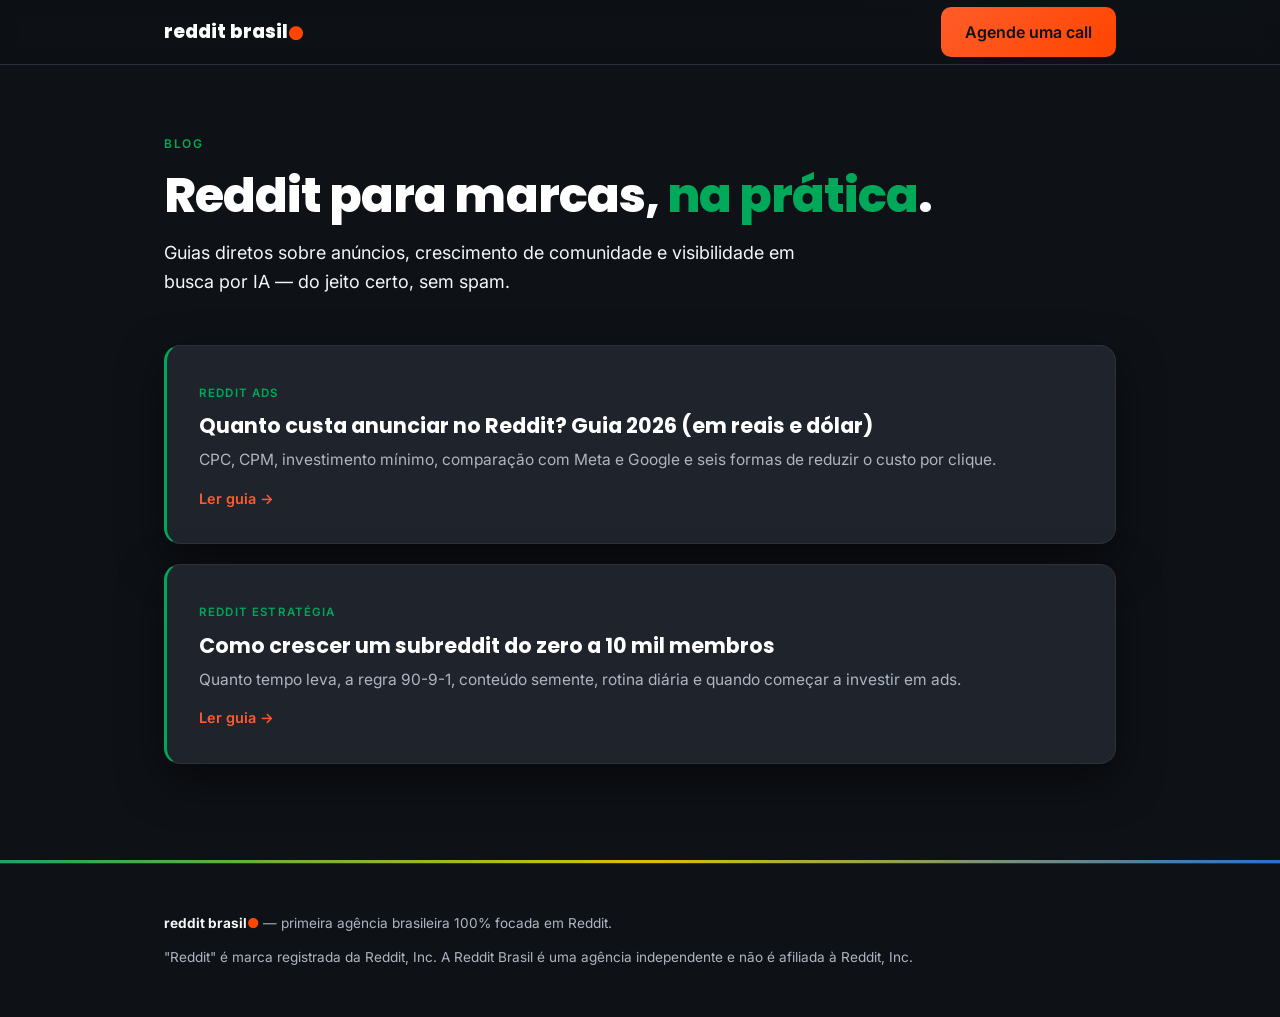
==== blog/index.html @ 703322c0 "Add code-of-conduct page, blog index, and subreddit-growth post - /codigo-de-conduta/ — white-hat tr" ====
<!DOCTYPE html>
<html lang="pt-BR">
<head>
  <meta charset="UTF-8" />
  <meta name="viewport" content="width=device-width, initial-scale=1.0" />

  <title>Blog — Reddit para marcas no Brasil | Reddit Brasil</title>
  <meta name="description" content="Guias práticos sobre marketing no Reddit no Brasil: anúncios, crescimento de comunidade, SEO e busca por IA (GEO/AEO). Conteúdo white-hat, sem spam." />
  <link rel="canonical" href="https://redditbrazil.com.br/blog/" />
  <meta name="robots" content="index, follow" />

  <meta property="og:type" content="website" />
  <meta property="og:locale" content="pt_BR" />
  <meta property="og:site_name" content="Reddit Brasil" />
  <meta property="og:title" content="Blog — Reddit para marcas no Brasil" />
  <meta property="og:description" content="Guias práticos sobre Reddit Ads, comunidade e busca por IA (GEO/AEO)." />
  <meta property="og:url" content="https://redditbrazil.com.br/blog/" />
  <meta property="og:image" content="https://redditbrazil.com.br/og-image.png" />
  <meta name="twitter:card" content="summary_large_image" />

  <link rel="icon" href="/favicon.svg" type="image/svg+xml" />
  <link rel="preconnect" href="https://fonts.googleapis.com" />
  <link rel="preconnect" href="https://fonts.gstatic.com" crossorigin />
  <link href="https://fonts.googleapis.com/css2?family=Poppins:wght@600;700;800&family=Inter:wght@400;500;600&display=swap" rel="stylesheet" />

  <script type="application/ld+json">
  {
    "@context": "https://schema.org",
    "@type": "Blog",
    "name": "Blog Reddit Brasil",
    "url": "https://redditbrazil.com.br/blog/",
    "inLanguage": "pt-BR",
    "publisher": { "@type": "Organization", "name": "Reddit Brasil", "url": "https://redditbrazil.com.br" }
  }
  </script>

  <style>
    :root{
      --verde-vivo:#00A859; --verde-100:rgba(0,168,89,.12); --amarelo:#FFDF00;
      --orange-500:#FF4500; --orange-400:#FF5C29; --azul-vivo:#2F80ED;
      --bg-900:#0E1116; --bg-800:#161A21; --bg-700:#1E232C; --bg-600:#2A313C;
      --text-100:#FFFFFF; --text-200:#F4F6F8; --text-300:#AEB6C2; --text-400:#6B7480;
      --font-display:"Poppins","Montserrat",system-ui,sans-serif; --font-body:"Inter",system-ui,sans-serif;
      --space-4:16px; --space-5:24px; --space-6:32px; --space-7:48px; --space-8:64px; --space-9:96px;
      --radius-md:10px; --radius-lg:16px; --radius-pill:999px;
      --shadow-card:0 16px 44px rgba(0,0,0,.5);
      --glow-orange:0 0 0 1px rgba(255,69,0,.4),0 8px 30px rgba(255,69,0,.25);
      --grad-brasa:linear-gradient(135deg,#FF5C29 0%,#FF4500 100%);
      --grad-brasil:linear-gradient(90deg,#1FBE6E 0%,#FFDF00 50%,#2F80ED 100%);
    }
    *{ box-sizing:border-box; margin:0; padding:0; }
    body{ font-family:var(--font-body); background:var(--bg-900); color:var(--text-200); line-height:1.65; -webkit-font-smoothing:antialiased;
      background-image:radial-gradient(700px 320px at 85% -12%, rgba(0,168,89,.10), transparent 60%); background-repeat:no-repeat; }
    .wrap{ max-width:1000px; margin:0 auto; padding:0 24px; }
    section{ padding:var(--space-8) 0 var(--space-9); }
    h1{ font-family:var(--font-display); color:var(--text-100); font-size:clamp(2rem,4.5vw,3rem); font-weight:800; line-height:1.08; letter-spacing:-.02em; }
    h3{ font-family:var(--font-display); color:var(--text-100); font-size:1.3rem; font-weight:700; line-height:1.2; }
    p{ color:var(--text-300); }
    .eyebrow{ font-size:.75rem; font-weight:600; letter-spacing:.14em; text-transform:uppercase; color:var(--verde-vivo); display:inline-block; margin-bottom:var(--space-4); }
    .lead{ font-size:1.125rem; color:var(--text-200); max-width:60ch; margin-top:var(--space-4); }
    header{ position:sticky; top:0; z-index:10; backdrop-filter:blur(10px); background:rgba(14,17,22,.7); border-bottom:1px solid var(--bg-600); }
    .nav{ display:flex; align-items:center; justify-content:space-between; height:64px; }
    .logo{ font-family:var(--font-display); font-weight:800; font-size:1.15rem; color:var(--text-100); text-decoration:none; }
    .logo .dot{ color:var(--orange-500); }
    .btn{ display:inline-block; font-weight:600; text-decoration:none; padding:12px 24px; border-radius:var(--radius-md); transition:.18s; background:var(--grad-brasa); color:var(--bg-900); }
    .btn:hover{ box-shadow:var(--glow-orange); }
    .posts{ display:grid; gap:20px; margin-top:var(--space-7); }
    .post{ display:block; text-decoration:none; background:var(--bg-700); border:1px solid rgba(255,255,255,.07); border-left:3px solid var(--verde-vivo); border-radius:var(--radius-lg); padding:var(--space-6); box-shadow:var(--shadow-card); transition:.18s; }
    .post:hover{ transform:translateY(-2px); border-left-color:var(--orange-400); }
    .post .tag{ font-size:.72rem; font-weight:600; letter-spacing:.1em; text-transform:uppercase; color:var(--verde-vivo); }
    .post h3{ margin:10px 0 8px; }
    .post p{ font-size:.97rem; }
    .post .more{ display:inline-block; margin-top:14px; color:var(--orange-400); font-weight:600; font-size:.9rem; }
    footer{ border-top:1px solid var(--bg-600); padding:var(--space-7) 0; color:var(--text-400); font-size:.85rem; }
    .footstrip{ height:3px; background:var(--grad-brasil); opacity:.85; }
  </style>
</head>
<body>

  <header>
    <div class="wrap nav">
      <a href="/" class="logo">reddit brasil<span class="dot">●</span></a>
      <a href="/#contato" class="btn">Agende uma call</a>
    </div>
  </header>

  <section>
    <div class="wrap">
      <span class="eyebrow">Blog</span>
      <h1>Reddit para marcas, <span style="color:var(--verde-vivo)">na prática</span>.</h1>
      <p class="lead">Guias diretos sobre anúncios, crescimento de comunidade e visibilidade em busca por IA — do jeito certo, sem spam.</p>

      <div class="posts">
        <a class="post" href="/blog/quanto-custa-anunciar-no-reddit/">
          <span class="tag">Reddit Ads</span>
          <h3>Quanto custa anunciar no Reddit? Guia 2026 (em reais e dólar)</h3>
          <p>CPC, CPM, investimento mínimo, comparação com Meta e Google e seis formas de reduzir o custo por clique.</p>
          <span class="more">Ler guia →</span>
        </a>
        <a class="post" href="/blog/como-crescer-um-subreddit-do-zero/">
          <span class="tag">Reddit Estratégia</span>
          <h3>Como crescer um subreddit do zero a 10 mil membros</h3>
          <p>Quanto tempo leva, a regra 90-9-1, conteúdo semente, rotina diária e quando começar a investir em ads.</p>
          <span class="more">Ler guia →</span>
        </a>
      </div>
    </div>
  </section>

  <div class="footstrip"></div>
  <footer>
    <div class="wrap">
      <p><strong style="color:var(--text-200);">reddit brasil<span style="color:var(--orange-500);">●</span></strong> — primeira agência brasileira 100% focada em Reddit.</p>
      <p style="margin-top:12px;">"Reddit" é marca registrada da Reddit, Inc. A Reddit Brasil é uma agência independente e não é afiliada à Reddit, Inc.</p>
    </div>
  </footer>

</body>
</html>
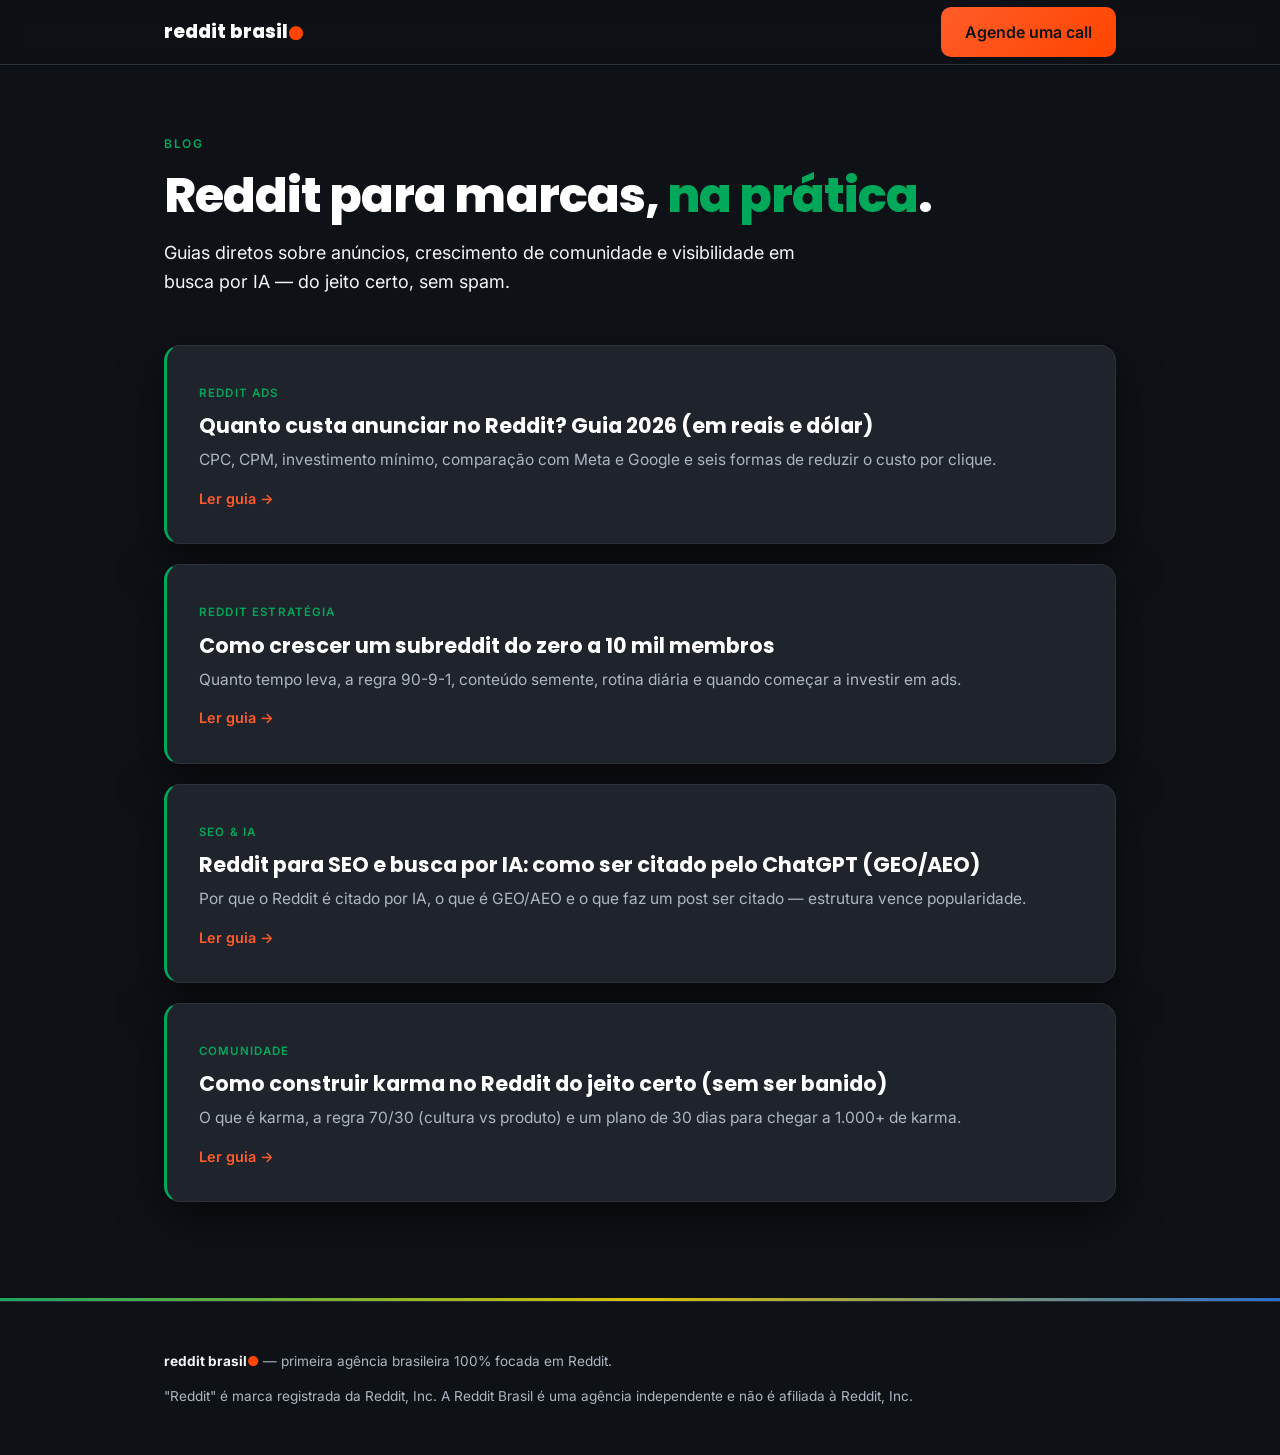
==== commit 3056b354: "Add karma and SEO/AI blog anchors; list all 4 posts - /blog/como-construir-karma-no-reddit/ (70/30 r" ====
--- a/blog/index.html
+++ b/blog/index.html
@@ -103,6 +103,18 @@
           <p>Quanto tempo leva, a regra 90-9-1, conteúdo semente, rotina diária e quando começar a investir em ads.</p>
           <span class="more">Ler guia →</span>
         </a>
+        <a class="post" href="/blog/reddit-para-seo-e-busca-por-ia/">
+          <span class="tag">SEO &amp; IA</span>
+          <h3>Reddit para SEO e busca por IA: como ser citado pelo ChatGPT (GEO/AEO)</h3>
+          <p>Por que o Reddit é citado por IA, o que é GEO/AEO e o que faz um post ser citado — estrutura vence popularidade.</p>
+          <span class="more">Ler guia →</span>
+        </a>
+        <a class="post" href="/blog/como-construir-karma-no-reddit/">
+          <span class="tag">Comunidade</span>
+          <h3>Como construir karma no Reddit do jeito certo (sem ser banido)</h3>
+          <p>O que é karma, a regra 70/30 (cultura vs produto) e um plano de 30 dias para chegar a 1.000+ de karma.</p>
+          <span class="more">Ler guia →</span>
+        </a>
       </div>
     </div>
   </section>
